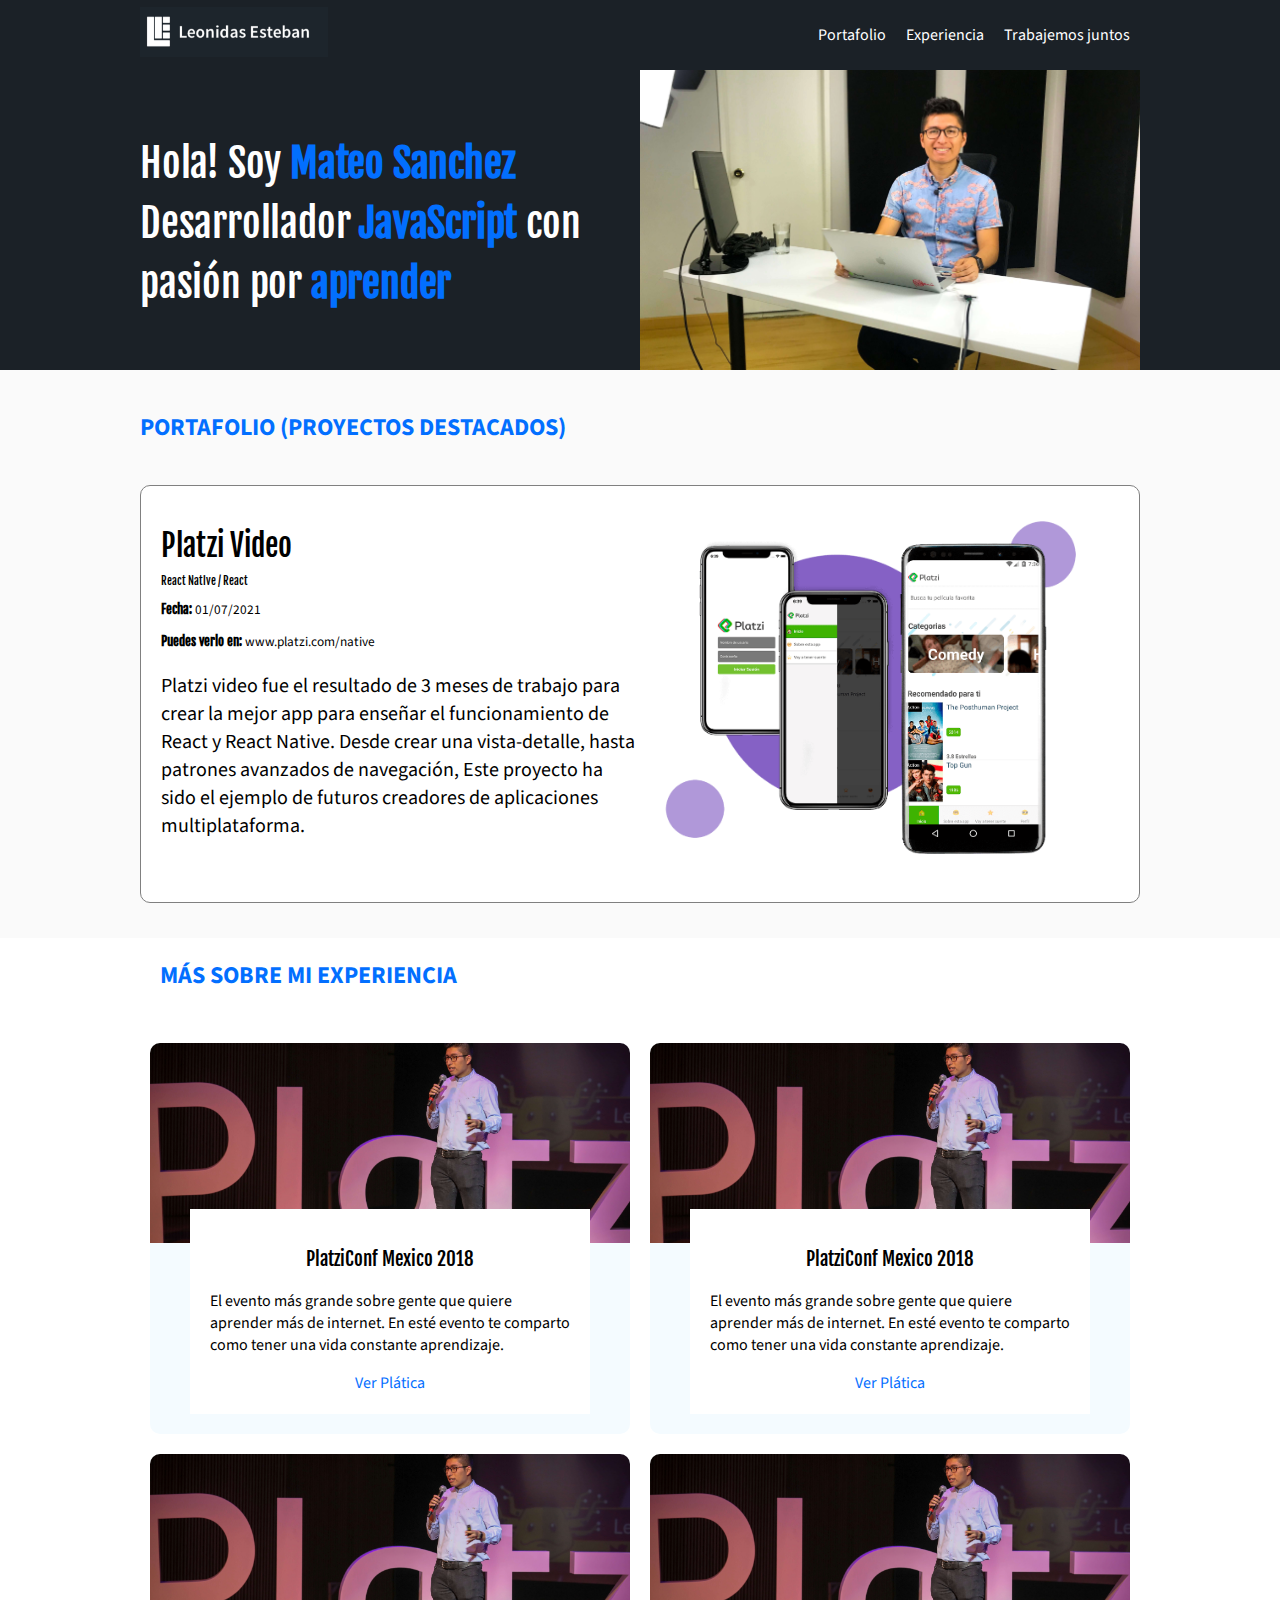
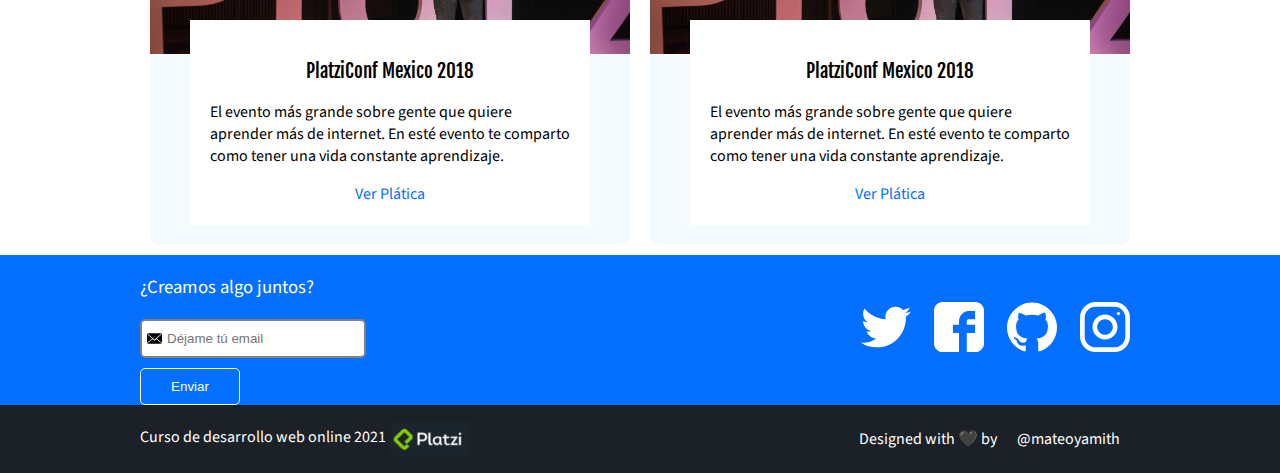
==== index.html @ 41d78a6f "Ajustando nuestra sección principal" ====
<!DOCTYPE html>
<html lang="es">

<head>
    <meta charset="UTF-8">
    <title>Mateo Sanchez</title>
    <link rel="icon" type="image/png" href="images/favicon.png">
    <link href="https://fonts.googleapis.com/css2?family=Fjalla+One&family=Source+Sans+Pro" rel="stylesheet">
    <!-- <link rel="stylesheet" href="css/media.css" media="screen and (max-width:768px)"> -->
    <link rel="stylesheet" href="css/estilos.css">
    <!-- <style>
        @media screen and (max-width:768px) {
            body {
                border: 10px solid blue;
            }
        }
    </style> -->
    <link rel="preconnect" href="https://fonts.gstatic.com">
    <meta name="viewport" content="width=device-width, initial-scale=1">
</head>

<body>
    <header class="header">
        <div class="container">
            <figure class="logo">
                <img src="images/logo.png" alt="Logo de http://meteosanchez.com" height="50px">
            </figure>
            <nav class="menu">
                <ol>
                    <li>
                        <a class="link" href="#portafolio">Portafolio</a>
                    </li>
                    <li>
                        <a class="link" href="#eventos">Experiencia</a>
                    </li>
                    <li>
                        <a class="link" href="#contacto">Trabajemos juntos</a>
                    </li>
                </ol>
            </nav>
        </div>
    </header>
    <section class="hero">
        <div class="container">
            <h1>Hola! Soy <strong>Mateo Sanchez</strong>
                <br>Desarrollador <strong>JavaScript</strong> con
                <br> pasión por <strong>aprender</strong></h1>
            <figure>
                <img class="heroImage" src="images/hero.jpg" alt="imagen principal del sito">
            </figure>
        </div>
    </section>
    <section id="portafolio" class="portfolio">
        <div class="container">
            <h2>Portafolio (Proyectos Destacados)</h2>
            <article class="project">
                <div class="projectDetails">
                    <h3 class="projectTitle">Platzi Video</h3>
                    <h6 class="projectCourse">React Native / React</h6>
                    <p class="projectDate"><small><strong>Fecha:</strong> 01/07/2021</small></p>
                    <p class="projectUrl"><small><strong>Puedes verlo en:</strong> www.platzi.com/native</small></p>
                    <p class="projectDescription">Platzi video fue el resultado de 3 meses de trabajo para crear la mejor app para enseñar el funcionamiento de React y React Native. Desde crear una vista-detalle, hasta patrones avanzados de navegación, Este proyecto ha sido el ejemplo
                        de futuros creadores de aplicaciones multiplataforma.
                    </p>
                </div>
                <figure class="projectImageContainer">
                    <img class="projectImage" src="images/platzi-video-react-native.png" width="500px" alt="proyecto del curso del react native">
                </figure>
            </article>
        </div>
    </section>
    <div class="container">
        <h2 class="eventListTitle">Más sobre mi Experiencia</h2>
    </div>
    <section id="eventos" class="eventList">
        <div class="container">
            <article class="event">
                <figure class="eventImageContainer">
                    <img class="eventImage" src="images/platzi-conf.jpg" width="500px" alt="imagen de platzi conf">
                </figure>
                <div class="eventDetail">
                    <h3 class="eventTitle">PlatziConf Mexico 2018</h3>
                    <p class="eventDescription">El evento más grande sobre gente que quiere aprender más de internet. En esté evento te comparto como tener una vida constante aprendizaje. </p>
                    <a class="eventUrl" href="https://www.youtube.com/watch?v=5tDrXDiSOD0&ab_channel=ArminvanBuuren" target="_blank">Ver Plática</a>
                </div>
            </article>
            <article class="event">
                <figure class="eventImageContainer">
                    <img class="eventImage" src="images/platzi-conf.jpg" width="500px" alt="imagen de platzi conf">
                </figure>
                <div class="eventDetail">
                    <h3 class="eventTitle">PlatziConf Mexico 2018</h3>
                    <p class="eventDescription">El evento más grande sobre gente que quiere aprender más de internet. En esté evento te comparto como tener una vida constante aprendizaje. </p>
                    <a class="eventUrl" href="https://www.youtube.com/watch?v=5tDrXDiSOD0&ab_channel=ArminvanBuuren" target="_blank">Ver Plática</a>
                </div>
            </article>
            <article class="event">
                <figure class="eventImageContainer">
                    <img class="eventImage" src="images/platzi-conf.jpg" width="500px" alt="imagen de platzi conf">
                </figure>
                <div class="eventDetail">
                    <h3 class="eventTitle">PlatziConf Mexico 2018</h3>
                    <p class="eventDescription">El evento más grande sobre gente que quiere aprender más de internet. En esté evento te comparto como tener una vida constante aprendizaje. </p>
                    <a class="eventUrl" href="https://www.youtube.com/watch?v=5tDrXDiSOD0&ab_channel=ArminvanBuuren" target="_blank">Ver Plática</a>
                </div>
            </article>
            <article class="event">
                <figure class="eventImageContainer">
                    <img class="eventImage" src="images/platzi-conf.jpg" width="500px" alt="imagen de platzi conf">
                </figure>
                <div class="eventDetail">
                    <h3 class="eventTitle">PlatziConf Mexico 2018</h3>
                    <p class="eventDescription">El evento más grande sobre gente que quiere aprender más de internet. En esté evento te comparto como tener una vida constante aprendizaje. </p>
                    <a class="eventUrl" href="https://www.youtube.com/watch?v=5tDrXDiSOD0&ab_channel=ArminvanBuuren" target="_blank">Ver Plática</a>
                </div>
            </article>
        </div>
    </section>
    <section id="contacto" class="contact">
        <div class="container">
            <form action="/suscripcion/" class="formEmail">
                <h3>¿Creamos algo juntos?</h3>
                <input type="text" placeholder="Déjame tú email" id="email">
                <button>Enviar</button>
            </form>
            <div class="social">
                <a href="https://twitter.com/mateoyamith" class="socialLink twitter"></a>
                <a href="https://www.facebook.com/mateoyamith/" class="socialLink facebook"></a>
                <a href="https://github.com/mateoyamith" class="socialLink github"></a>
                <a href="https://www.instagram.com/mateoyamith/" class="socialLink instagram"></a>
            </div>
        </div>
    </section>
    <footer class="footer">
        <div class="container">
            <div>
                <p>Curso de desarrollo web online 2021 <img src="images/platzi.png" alt="platzi" width="80px"></p>
            </div>
            <div>
                <p>Designed with 🖤 by<a class="eventUrl" href="https://twitter.com/mateoyamith" target="_blank">@mateoyamith</a>
                </p>
            </div>
        </div>
    </footer>
</body>

</html>
---- css/media.css ----
body {
    border: 10px solid red;
}
---- css/estilos.css ----
/*
Reglas
    Selectores
    Declaraciones
    Propiedades
    valores
*/


/*Selector de etiqueta header - section - article - nav*/


/*Selector descendente
body header div nav ol li a{}
*/


/*Selector de clase . ejemplo: .link*/


/*Selector de id # ejemplo: #portafolio/*/


/* gris oscuro = #1d252c
gris claro = #626262
background gris = #1b2127
celeste = #026fff */

body {
    font-family: 'Source Sans Pro', sans-serif;
    margin: 0;
}

h1,
h2,
h3,
h6 {
    font-family: 'Fjalla One', sans-serif;
    font-weight: normal;
    /*font-style: italic;*/
}

h1 {
    font-size: 40px;
    line-height: 1.5;
    letter-spacing: -.2px;
    color: white;
    margin: 0;
    /* margin: 100px 150px 70px 30px; */
    /*text-transform: uppercase;*/
    /*text-decoration: underline;*/
}

h1 strong {
    color: #026fff;
}

h2 {
    color: #026fff;
    text-transform: uppercase;
    font-family: 'Source Sans Pro', sans-serif;
    font-weight: bold;
    font-size: 24px;
    margin-bottom: 40px;
}

.hero {
    height: 300px;
    /* background-image: url('../images/hero.jpg'); */
    background-color: #1b2127;
    /* background-size: 500px 300px; */
    /* background-repeat: no-repeat; */
    background-position-x: right;
    display: flex;
    align-items: center;
    justify-content: space-between;
    flex-wrap: wrap;
}

.heroImage {
    width: 500px;
    height: 300px;
    object-fit: cover;
}

.portfolio {
    background: #fafafa;
    padding: 20px;
}

.project {
    /* border-top: 10px solid red;
    border-right: 10px solid green;
    border-left: 10px solid orange;
    border-bottom: 10px solid pink; */
    /* border-top-color: red;
    border-width: 15px;
    border-style: solid; */
    border: 1px solid gray;
    border-radius: 10px;
    /* margin: 10px; */
    margin-bottom: 15px;
    padding: 20px;
    background: white;
    display: flex;
    align-items: center;
    justify-content: space-between;
    flex-wrap: wrap;
}

.projectTitle {
    font-size: 30px;
    margin-top: 0;
    margin-bottom: 10px;
}

.projectCourse {
    margin: 10px 0;
}

.projectDate,
.projectUrl {
    margin: 10px 0;
}

.projectDetails {
    width: 50%;
}

.projectDescription {
    font-size: 20px;
}

.project strong {
    font-family: 'Fjalla One', sans-serif;
}

.projectImageContainer {
    width: 50%;
}

.projectImageContainer img {
    max-width: 100%;
}

.header {
    background-color: #1b2127;
    color: white;
    display: flex;
    justify-content: space-between;
    height: 70px;
    align-items: center;
    flex-wrap: wrap;
}

.container {
    max-width: 1000px;
    width: 100%;
    flex: 1;
    margin: 0 auto;
    display: inherit;
    justify-content: inherit;
    height: inherit;
    align-items: inherit;
    flex-wrap: inherit;
}

.header a {
    color: white;
    text-decoration: none;
    height: inherit;
    display: flex;
    align-items: center;
    padding: 0 10px;
}

.header ol {
    display: flex;
    height: inherit;
}

.menu {
    /* .menu hereda de .header */
    height: inherit;
}

.header ol li {
    /* .header ol li hereda de .header ol */
    height: inherit;
}

.flexbox {
    display: flex;
    flex-wrap: wrap;
    /* flex-direction: column; */
}

.box {
    width: 50px;
    height: 50px;
    margin: 5px;
    border: 1px solid red;
    flex-shrink: 0;
}

ol,
ul {
    margin: 0;
    padding: 0;
    list-style: none;
}

figure {
    margin: 0;
}

.footer {
    color: white;
    background-color: #1b2127;
    display: flex;
    align-items: center;
    justify-content: space-between;
    flex-wrap: wrap;
}

.footer img {
    vertical-align: middle;
}

.footer a {
    color: white;
}

.eventListTitle {
    margin-left: 20px;
}

.eventList {
    display: flex;
    flex-wrap: wrap;
}

.event {
    margin: 1%;
    width: 48%;
    flex-shrink: 0;
    border-radius: 10px;
    overflow: hidden;
    background: #f4fbff;
}

.event img {
    width: 480px;
    height: 200px;
    object-fit: cover;
}

.eventDetail {
    margin: 20px 40px;
    margin-top: -40px;
    background-color: white;
    position: relative;
    padding: 20px;
    text-align: center;
}

.eventDescription {
    text-align: left;
}

.eventUrl {
    padding: 5px 20px;
    text-decoration: none;
    color: #056fff;
    border-radius: 5px;
}

.contact {
    background-color: #056fff;
    color: white;
    height: 150px;
    display: flex;
    align-items: center;
    justify-content: space-between;
    flex-wrap: wrap;
}

.formEmail input {
    border-color: gray;
    border-style: solid;
    border-radius: 5px;
    padding: 10px 20px 10px 25px;
    background-image: url(../images/envelope.svg);
    background-size: 15px 15px;
    background-repeat: no-repeat;
    background-position-y: center;
    background-position-x: 5px;
}

.formEmail button {
    display: block;
    margin-top: 10px;
    background: transparent;
    color: white;
    padding: 10px 0;
    border-radius: 5px;
    width: 100px;
    margin-top: 10px;
    border: 1px solid;
    /* margin: 10px auto; */
}

.formEmail h3 {
    font-family: 'Source Sans Pro', sans-serif;
}

.social {}

.socialLink {
    display: inline-block;
    width: 50px;
    height: 50px;
    margin: 0 10px;
    background-size: 50px 50px;
}

.socialLink.twitter {
    background-image: url(../images/twitter.svg);
}

.socialLink.facebook {
    background-image: url(../images/facebook.svg);
}

.socialLink.github {
    background-image: url(../images/github.svg);
}

.socialLink.instagram {
    background-image: url(../images/instagram.svg);
}


/*Desktop first que empieces desde el MQ más grande*/

@media screen and (max-width:1024px) {
    .container {
        padding: 0 1em;
    }
    .hero {
        height: auto;
        position: relative;
        overflow: hidden;
        padding: 2em;
    }
    .heroImage {
        position: absolute;
        z-index: 1;
        left: 0;
        right: 0;
        top: 0;
        bottom: 0;
        width: 100%;
    }
    h1 {
        font-size: 2em;
        z-index: 2;
    }
}

@media screen and (max-width:767px) {
    .header {
        display: block;
        height: auto;
    }
    .header ol {
        display: block;
    }
    .header ol li {
        height: 50px;
    }
    .header a {
        justify-content: center;
    }
    .header .logo {
        text-align: center;
    }
    .project {
        display: block;
    }
    .projectImageContainer {
        width: auto;
        text-align: center;
    }
    .projectDetails {
        width: auto;
        /* font-size: 16px; */
    }
    .projectCourse,
    .projectDescription,
    .projectUrl {
        margin: .3em 0;
    }
    .projectTitle {
        font-size: 1.5em;
        margin-bottom: .3em;
    }
    .projectUrl {
        font-size: 1em;
    }
    .projectCourse {
        font-size: .7em;
    }
    .projectDate {
        font-size: 1em;
    }
    .projectDescription {
        font-size: .8em;
    }
    .event {
        width: auto;
        flex-shrink: initial;
    }
    .event img {
        width: 100%;
    }
}

@media screen and (max-width:480px) {
    h1 {
        font-size: 1.5em;
    }
    .projectDetails {
        font-size: 12px;
    }
    .eventDetail {
        margin: -2em .5em .5em;
        padding: 1em;
    }
    .contact {
        height: auto;
        padding: 1em 0;
        text-align: center;
        display: block;
    }
    .formEmail button {
        margin: 1em auto;
    }
    .formEmail h3 {
        margin-top: 0;
    }
    .footer {
        display: block;
        text-align: center;
        border: 1px solid transparent;
    }
}

@media screen and (max-width:320px) {
    .hero {
        padding: 2em 1em;
    }
    h1 {
        font-size: 1.2em;
    }
}
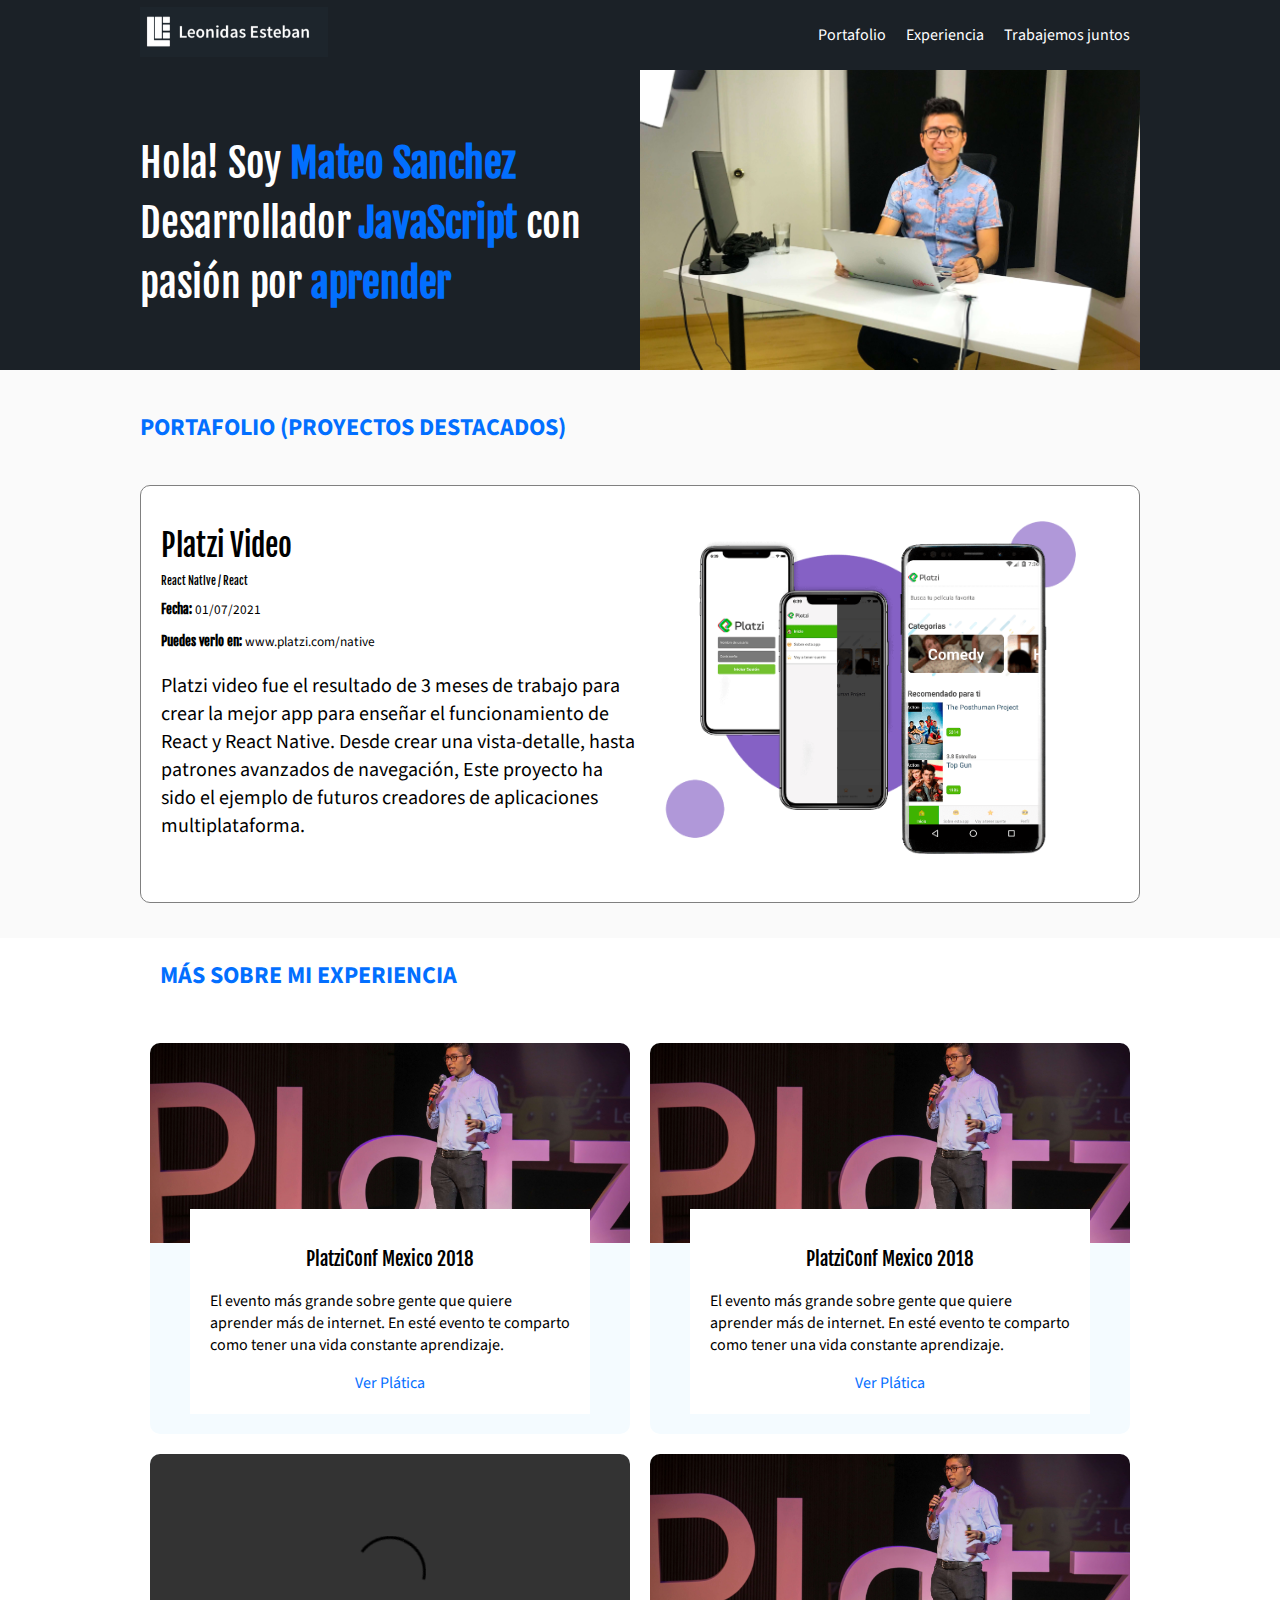
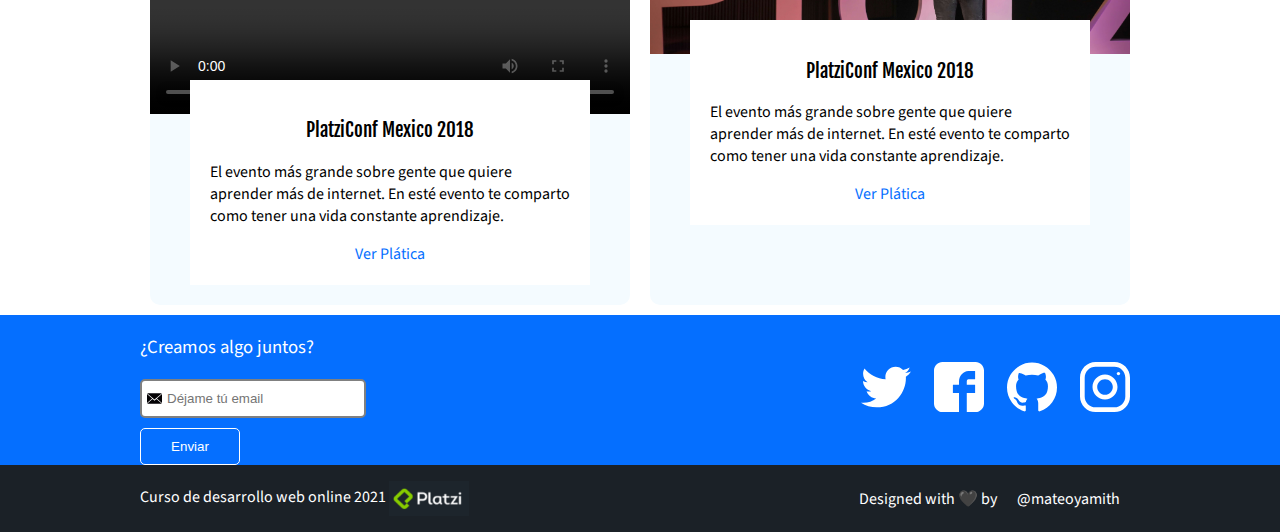
==== commit 4f93b3b1: "Videos HTML5" ====
--- a/index.html
+++ b/index.html
@@ -96,7 +96,8 @@
             </article>
             <article class="event">
                 <figure class="eventImageContainer">
-                    <img class="eventImage" src="images/platzi-conf.jpg" width="500px" alt="imagen de platzi conf">
+                    <video class="htmlVideo" src="videos/video-asot.mp4" width="1360" height="736" controls></video>
+                    <!-- <img class="eventImage" src="images/platzi-conf.jpg" width="500px" alt="imagen de platzi conf"> -->
                 </figure>
                 <div class="eventDetail">
                     <h3 class="eventTitle">PlatziConf Mexico 2018</h3>
--- a/css/estilos.css
+++ b/css/estilos.css
@@ -86,6 +86,12 @@
 .portfolio {
     background: #fafafa;
     padding: 20px;
+}
+
+.htmlVideo {
+    width: 100%;
+    height: auto;
+    /* max-width: 100%; */
 }
 
 .project {
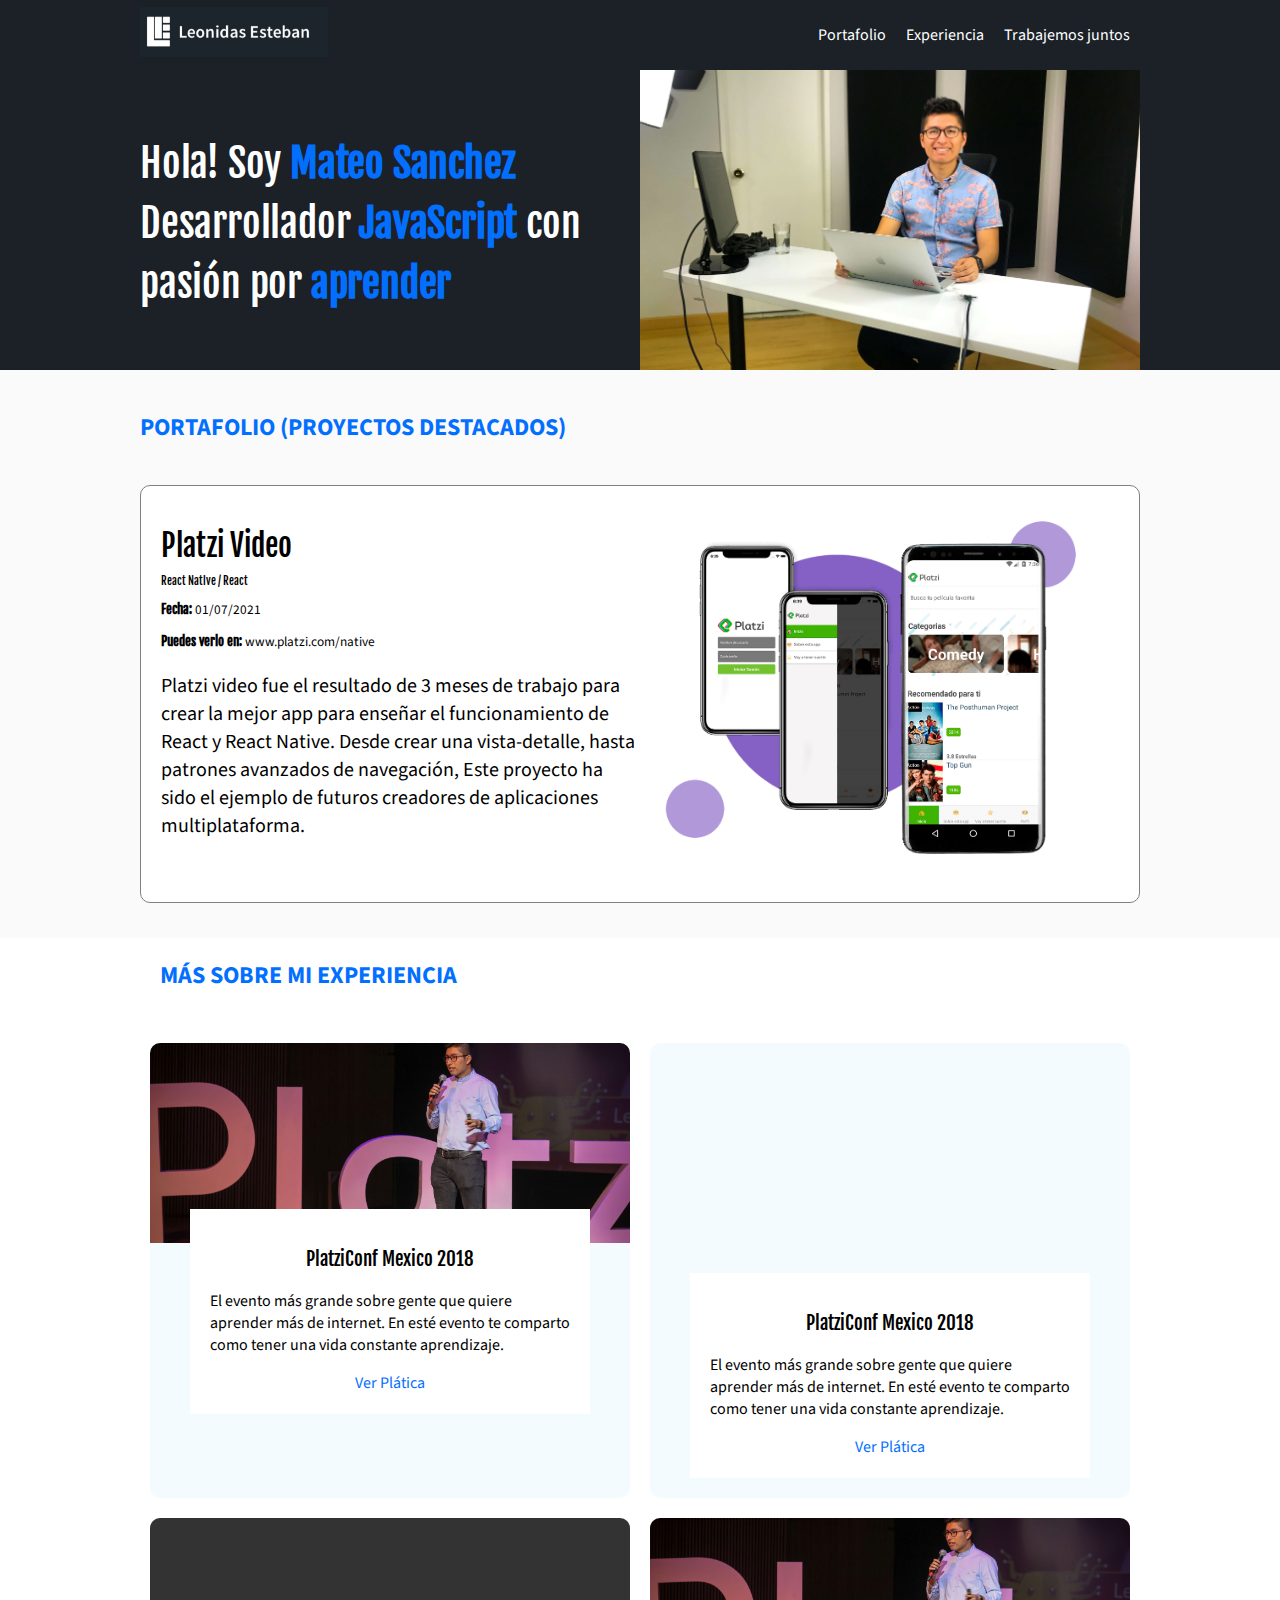
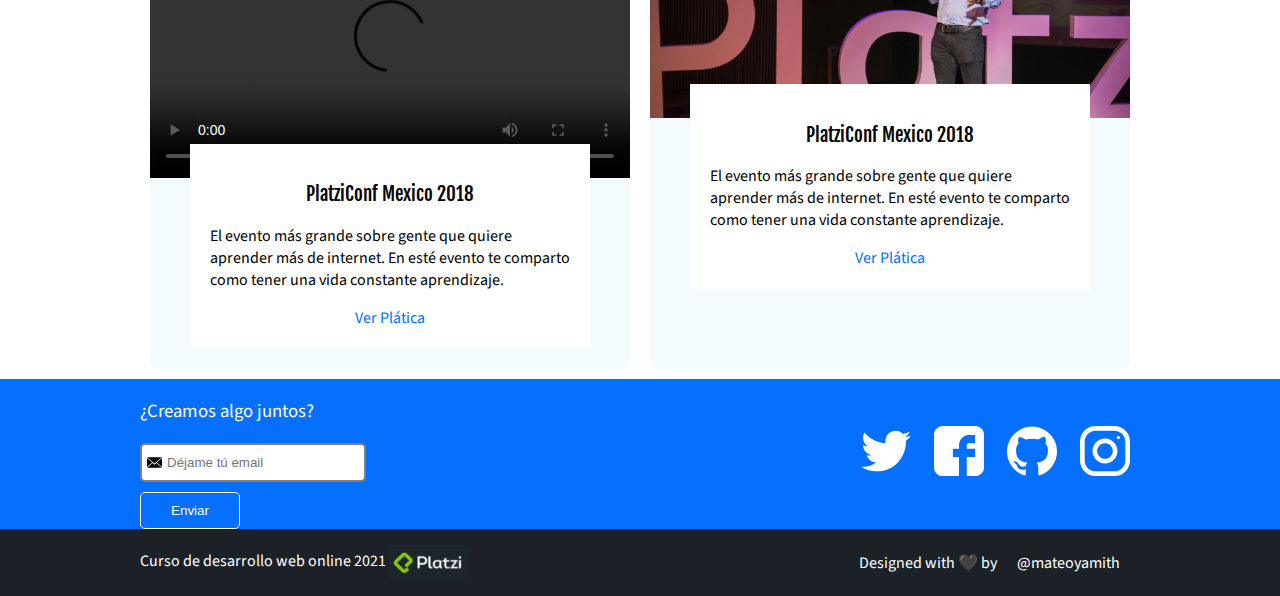
==== commit fd5e4501: "Video insertado desde youtube" ====
--- a/index.html
+++ b/index.html
@@ -86,7 +86,10 @@
             </article>
             <article class="event">
                 <figure class="eventImageContainer">
-                    <img class="eventImage" src="images/platzi-conf.jpg" width="500px" alt="imagen de platzi conf">
+                    <div class="flexibleVideo">
+                        <iframe class="youtubeVideo" width="560" height="315" src="https://www.youtube.com/embed/5lMmnfVylEE" frameborder="0" allow="accelerometer; autoplay; clipboard-write; encrypted-media; gyroscope; picture-in-picture" allowfullscreen></iframe>
+                    </div>
+                    <!-- <img class="eventImage" src="images/platzi-conf.jpg" width="500px" alt="imagen de platzi conf"> -->
                 </figure>
                 <div class="eventDetail">
                     <h3 class="eventTitle">PlatziConf Mexico 2018</h3>
--- a/css/estilos.css
+++ b/css/estilos.css
@@ -92,6 +92,27 @@
     width: 100%;
     height: auto;
     /* max-width: 100%; */
+}
+
+.flexibleVideo {
+    /*Para la proporcion con la siguiente ecuacion (h * 100/ w) para el padding top horizontales, para los verticales se invierte los valores
+    de h y w*/
+    width: 100%;
+    height: 0;
+    padding-top: 56.25%;
+    position: relative;
+}
+
+.youtubeVideo {
+    /* width: 100%; */
+    /* height: auto; */
+    position: absolute;
+    top: 0;
+    bottom: 0;
+    left: 0;
+    right: 0;
+    width: 100%;
+    height: 100%;
 }
 
 .project {
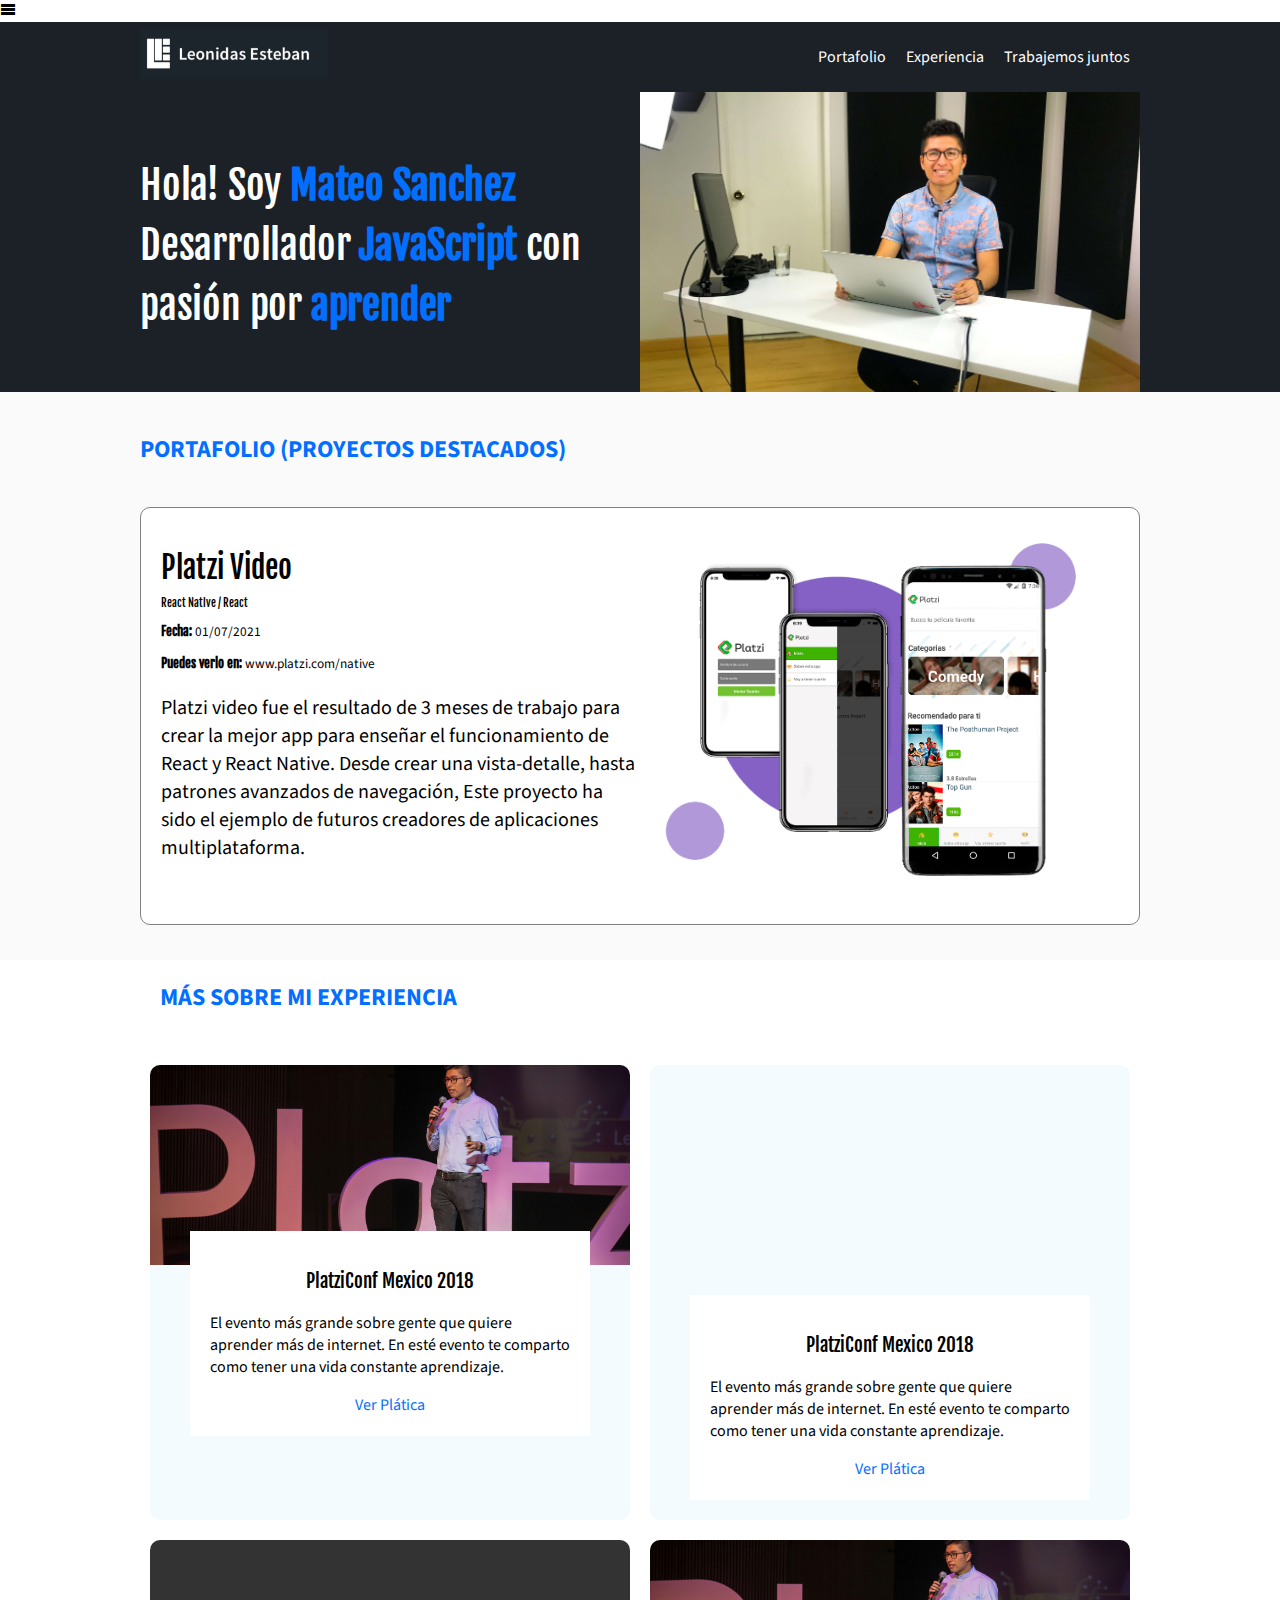
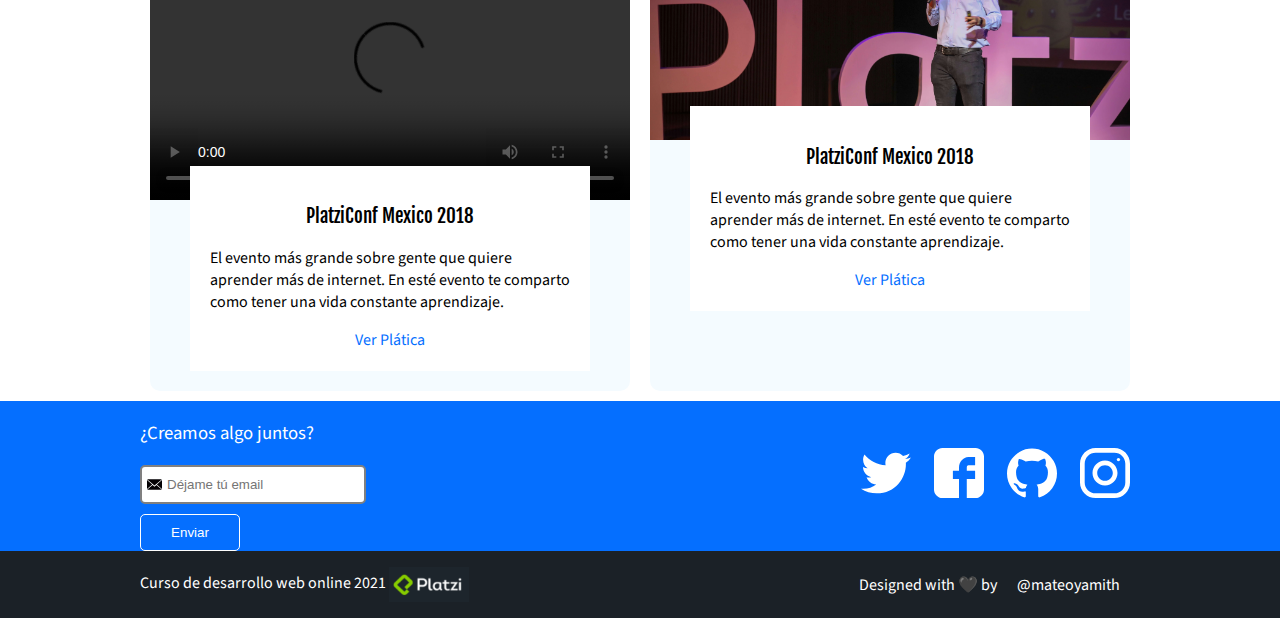
==== commit bf58a061: "Fuentes de iconos" ====
--- a/index.html
+++ b/index.html
@@ -20,6 +20,7 @@
 </head>
 
 <body>
+    <i class="icon-menu"></i>
     <header class="header">
         <div class="container">
             <figure class="logo">
--- a/css/estilos.css
+++ b/css/estilos.css
@@ -25,6 +25,34 @@
 gris claro = #626262
 background gris = #1b2127
 celeste = #026fff */
+
+@font-face {
+    font-family: 'icomoon';
+    src: url('../fonts/icomoon.eot?dsa53m');
+    src: url('../fonts/icomoon.eot?dsa53m#iefix') format('embedded-opentype'), url('../fonts/icomoon.ttf?dsa53m') format('truetype'), url('../fonts/icomoon.woff?dsa53m') format('woff'), url('../fonts/icomoon.svg?dsa53m#icomoon') format('svg');
+    font-weight: normal;
+    font-style: normal;
+    font-display: block;
+}
+
+[class^="icon-"],
+[class*=" icon-"] {
+    /* use !important to prevent issues with browser extensions that change fonts */
+    font-family: 'icomoon' !important;
+    speak: never;
+    font-style: normal;
+    font-weight: normal;
+    font-variant: normal;
+    text-transform: none;
+    line-height: 1;
+    /* Better Font Rendering =========== */
+    -webkit-font-smoothing: antialiased;
+    -moz-osx-font-smoothing: grayscale;
+}
+
+.icon-menu:before {
+    content: "\e900";
+}
 
 body {
     font-family: 'Source Sans Pro', sans-serif;
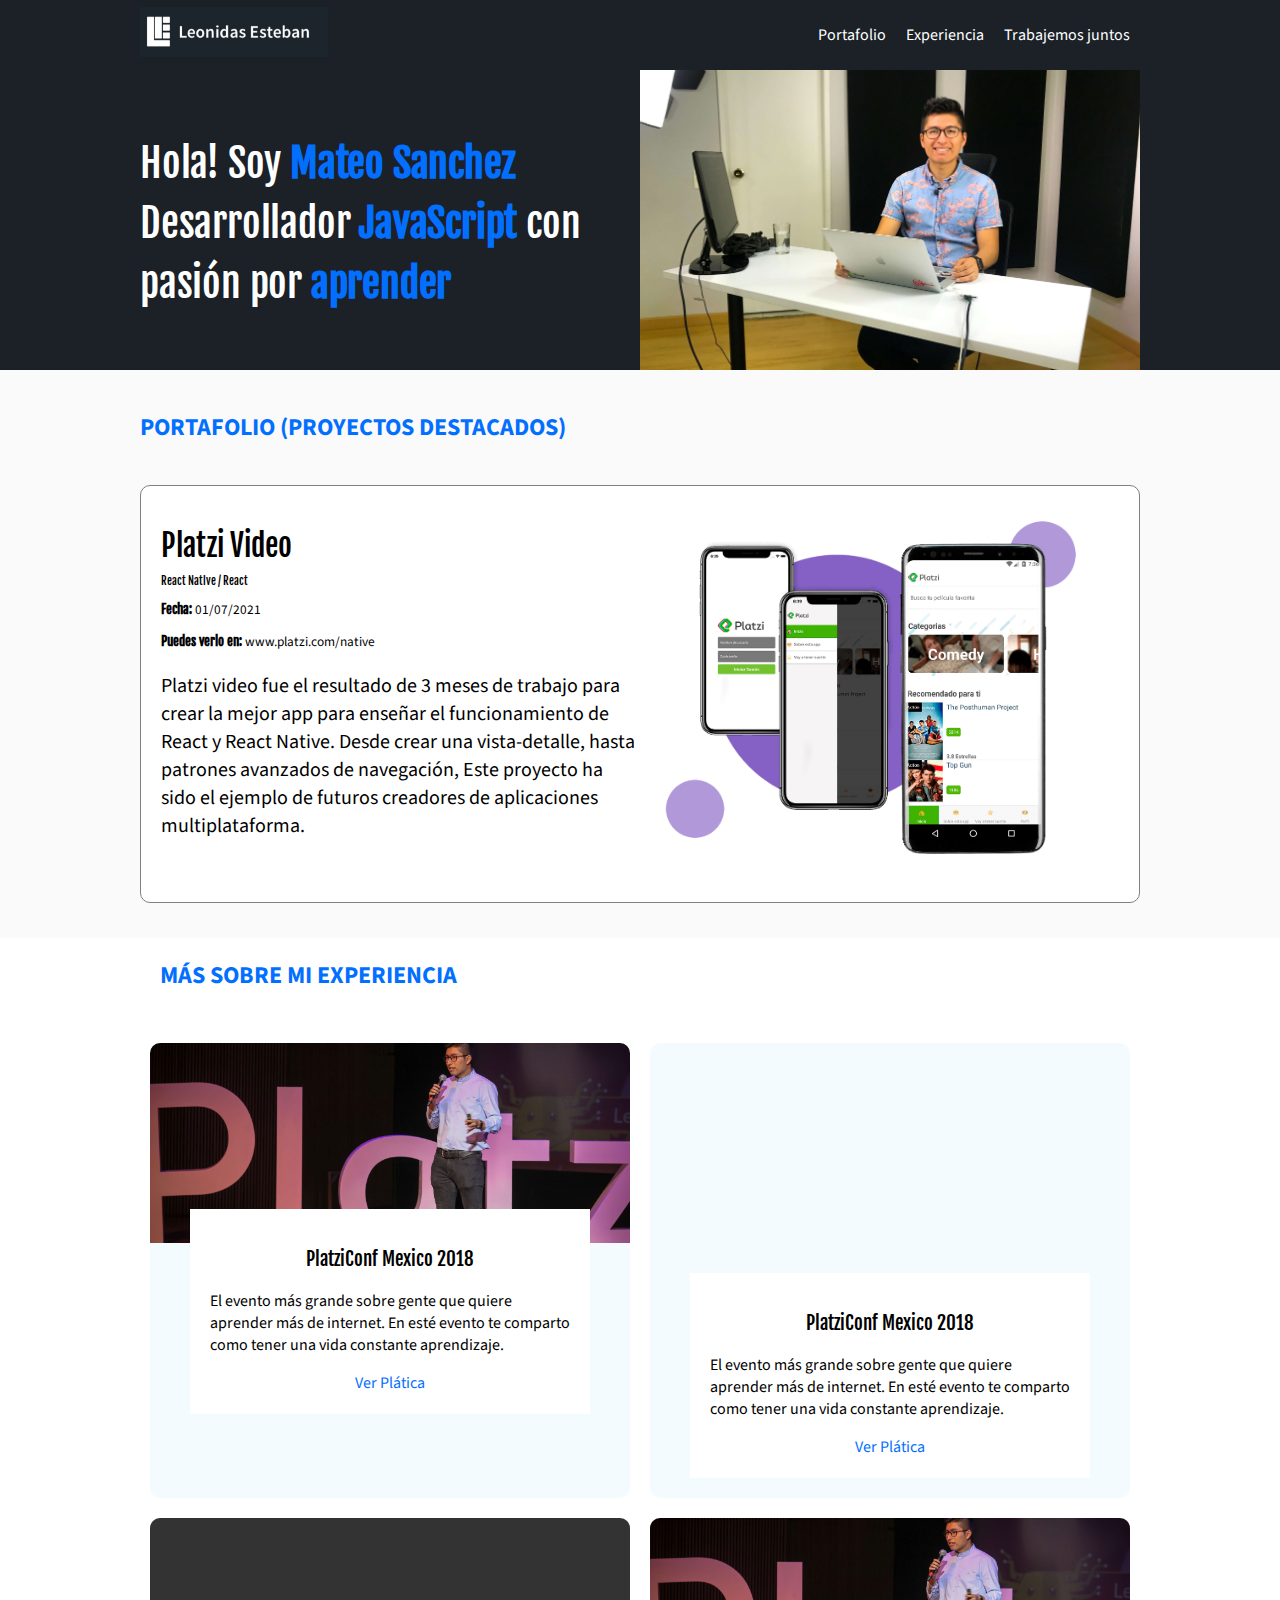
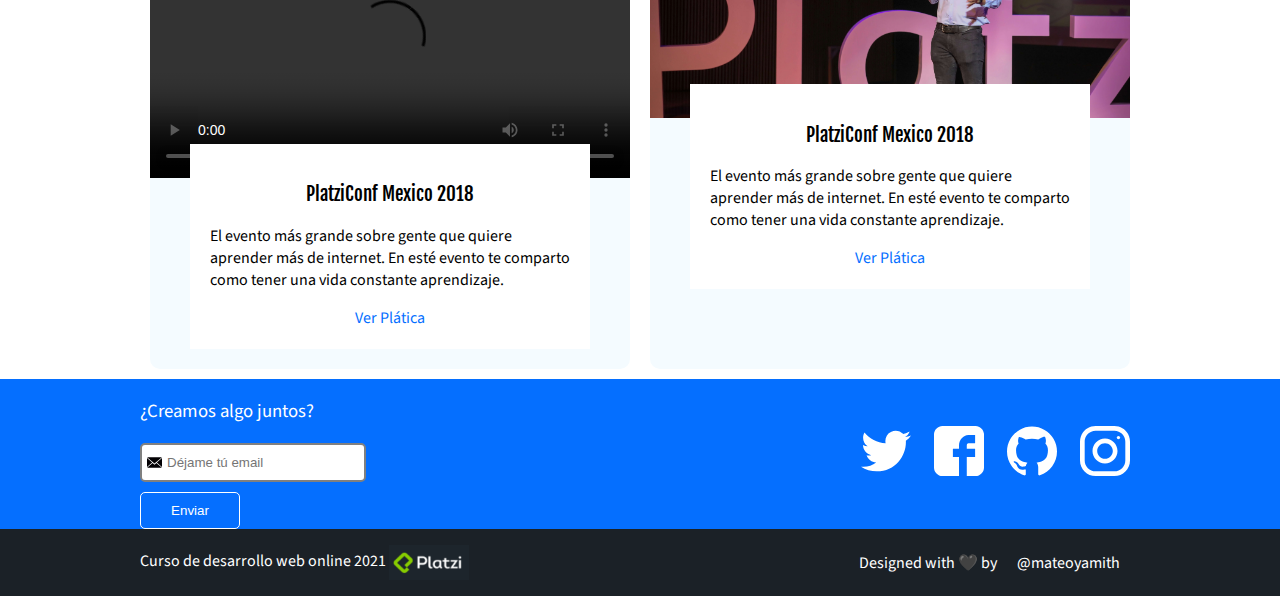
==== commit f4e2da27: "Añadiendo un menú de hamburguesa" ====
--- a/index.html
+++ b/index.html
@@ -20,7 +20,7 @@
 </head>
 
 <body>
-    <i class="icon-menu"></i>
+    <i class="icon-menu burgerButton"></i>
     <header class="header">
         <div class="container">
             <figure class="logo">
--- a/css/estilos.css
+++ b/css/estilos.css
@@ -395,6 +395,22 @@
     background-image: url(../images/instagram.svg);
 }
 
+.burgerButton {
+    width: 40px;
+    height: 40px;
+    border-radius: 50%;
+    background-color: rgba(0, 0, 0, 0.8);
+    display: none;
+    line-height: 40px;
+    text-align: center;
+    position: fixed;
+    z-index: 4;
+    left: 5px;
+    top: 5px;
+    color: white;
+    /* font-size: 50px; */
+}
+
 
 /*Desktop first que empieces desde el MQ más grande*/
 
@@ -424,6 +440,9 @@
 }
 
 @media screen and (max-width:767px) {
+    .burgerButton {
+        display: block;
+    }
     .header {
         display: block;
         height: auto;
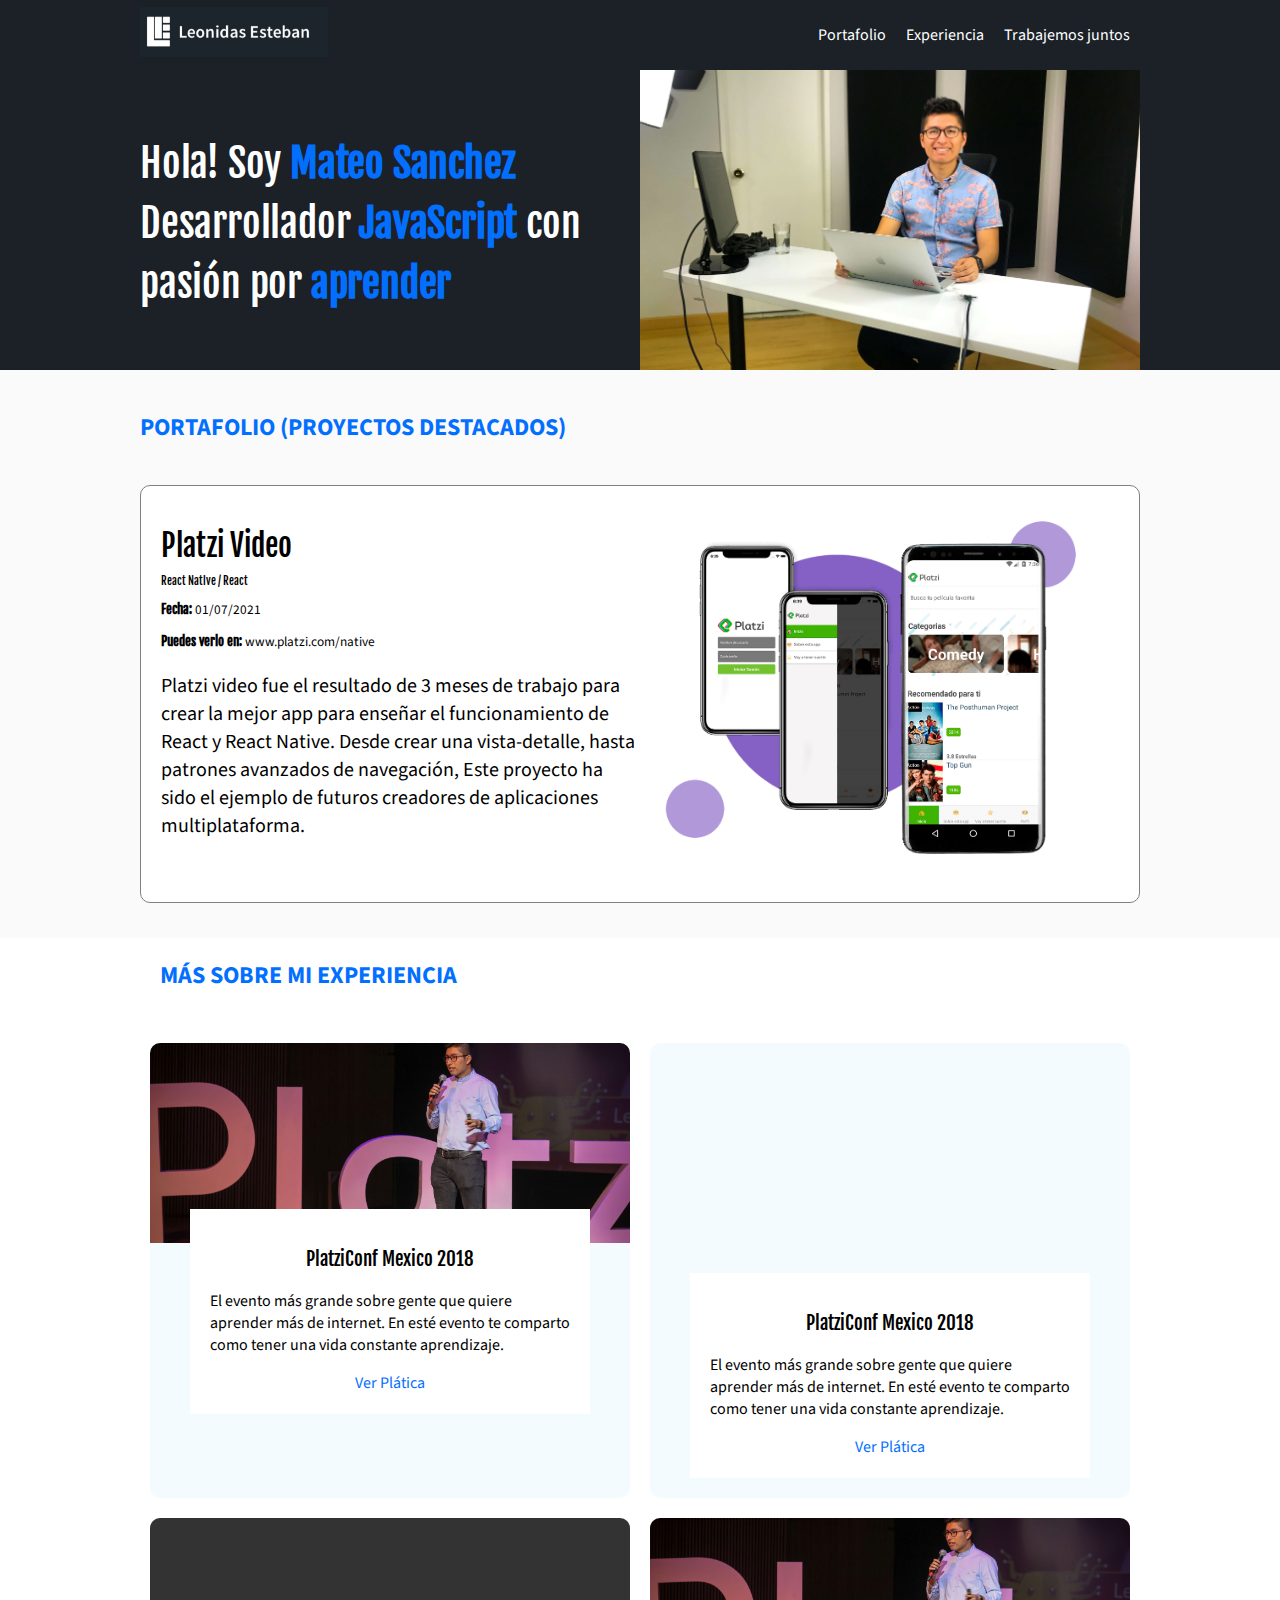
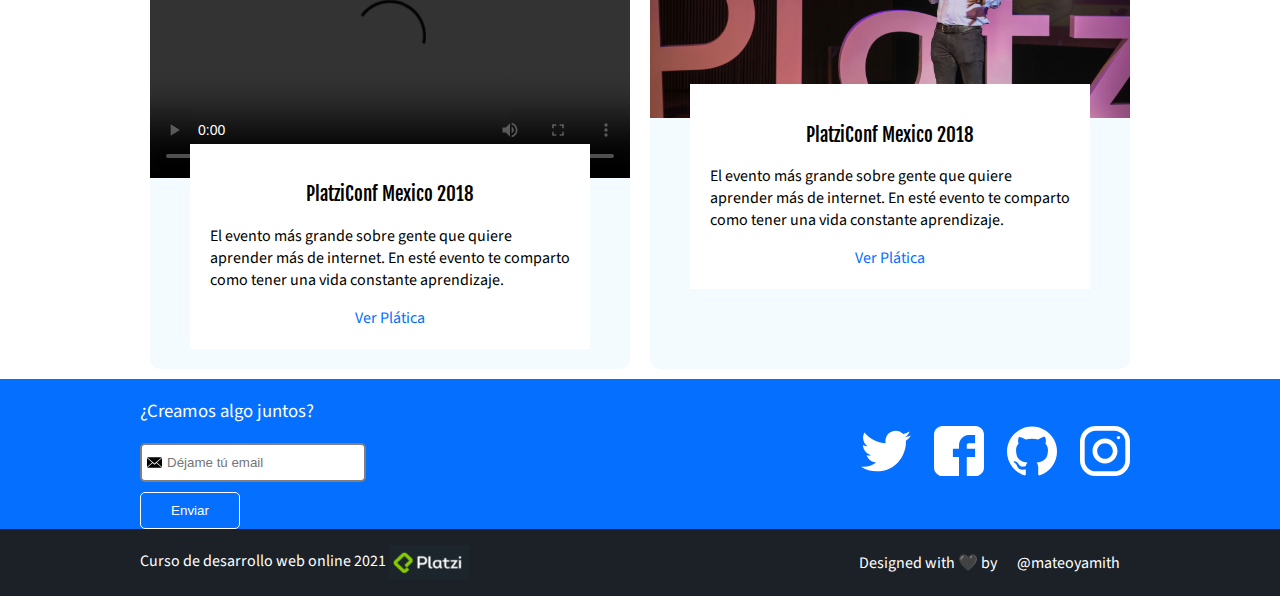
==== commit bef87769: "Añadiendo Javascript para detección de eventos" ====
--- a/index.html
+++ b/index.html
@@ -20,7 +20,7 @@
 </head>
 
 <body>
-    <i class="icon-menu burgerButton"></i>
+    <i class="icon-menu burgerButton" id="burgerMenu"></i>
     <header class="header">
         <div class="container">
             <figure class="logo">
@@ -147,6 +147,19 @@
             </div>
         </div>
     </footer>
+    <script>
+        const menu = document.querySelector('.menu');
+        const burgerButton = document.querySelector('#burgerMenu');
+        burgerButton.addEventListener('click', hideShow);
+
+        function hideShow() {
+            if (menu.classList.contains('isActive')) {
+                menu.classList.remove('isActive');
+            } else {
+                menu.classList.add('isActive');
+            }
+        }
+    </script>
 </body>
 
 </html>--- a/css/estilos.css
+++ b/css/estilos.css
@@ -455,9 +455,30 @@
     }
     .header a {
         justify-content: center;
+        height: 40px;
+        font-size: 2em;
+        text-decoration: underline;
+        margin-bottom: .5em;
     }
     .header .logo {
         text-align: center;
+    }
+    .menu {
+        position: fixed;
+        background-color: rgba(5, 111, 255, 0.9);
+        z-index: 3;
+        top: 0;
+        left: -100vw;
+        width: 100vw;
+        /* height: 100vh; */
+        bottom: 0;
+        display: flex;
+        align-items: center;
+        justify-content: center;
+        transition: .3s;
+    }
+    .menu.isActive {
+        left: 0;
     }
     .project {
         display: block;
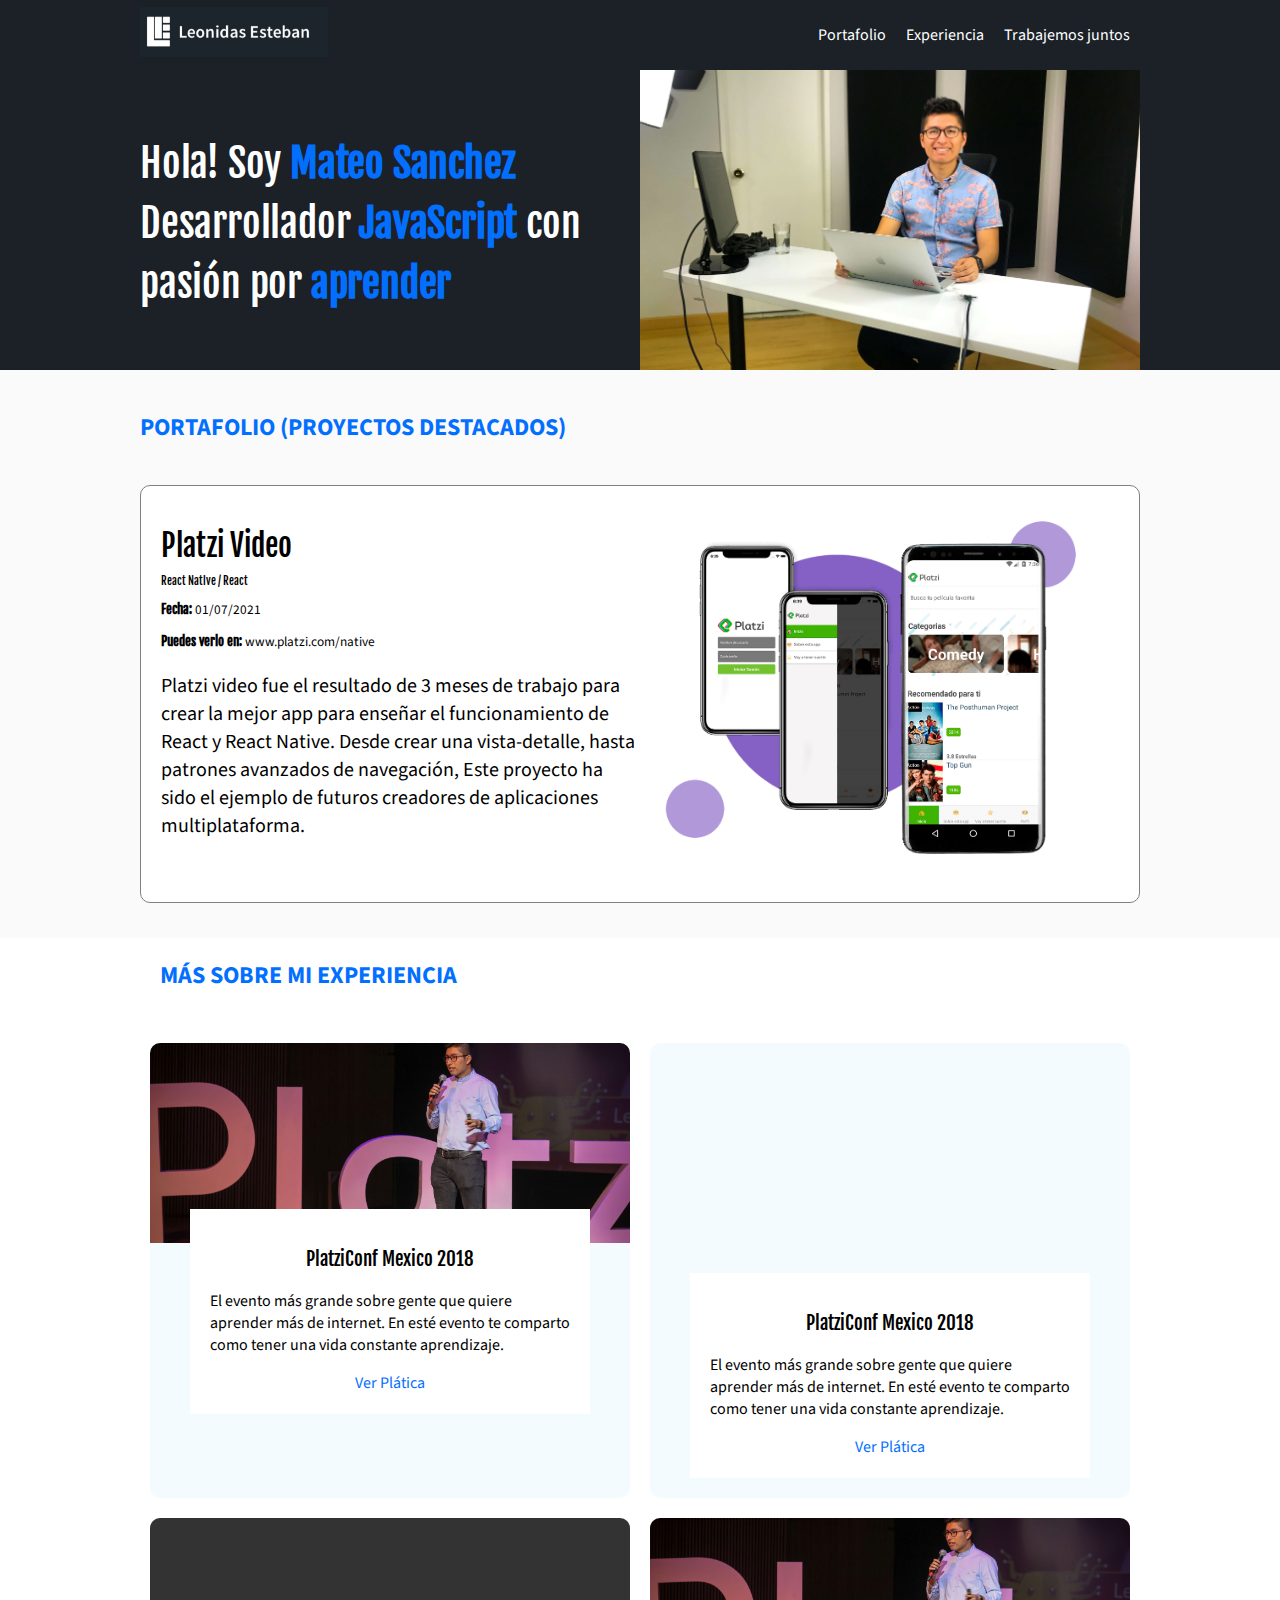
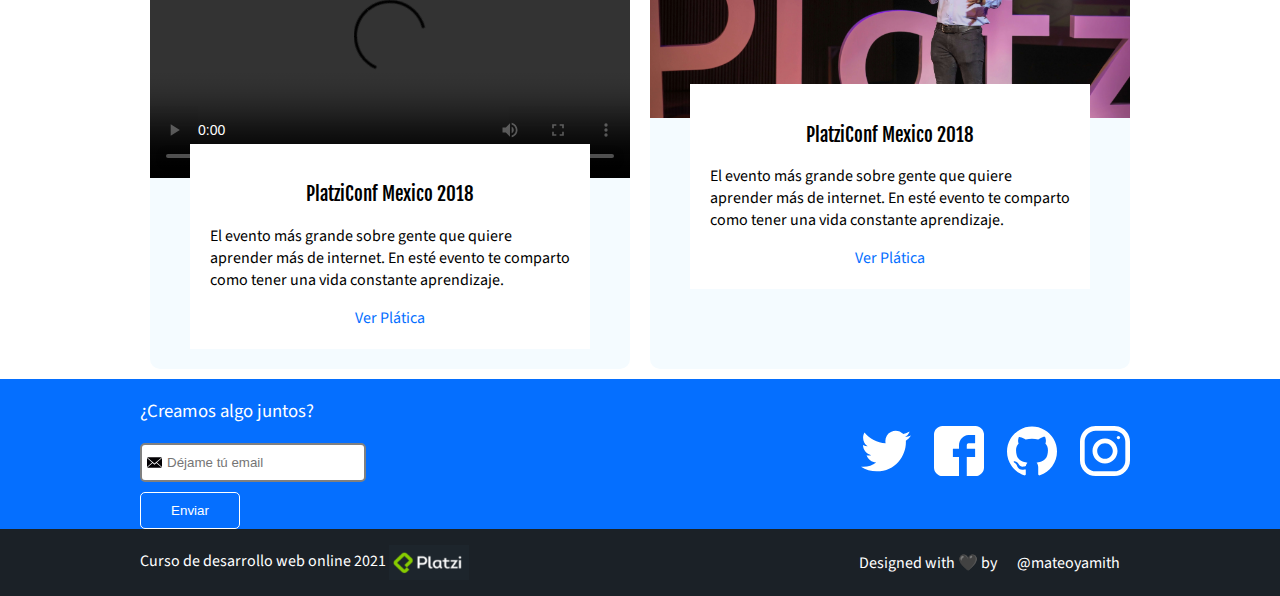
==== commit 133227fb: "Media queries con JavaScript" ====
--- a/index.html
+++ b/index.html
@@ -148,9 +148,19 @@
         </div>
     </footer>
     <script>
+        const ipad = window.matchMedia('screen and (max-width: 767px)');
         const menu = document.querySelector('.menu');
         const burgerButton = document.querySelector('#burgerMenu');
-        burgerButton.addEventListener('click', hideShow);
+
+        ipad.addListener(validation);
+
+        function validation(event) {
+            if (event.matches) {
+                burgerButton.addEventListener('click', hideShow);
+            } else {
+                burgerButton.removeEventListener('click', hideShow);
+            }
+        }
 
         function hideShow() {
             if (menu.classList.contains('isActive')) {
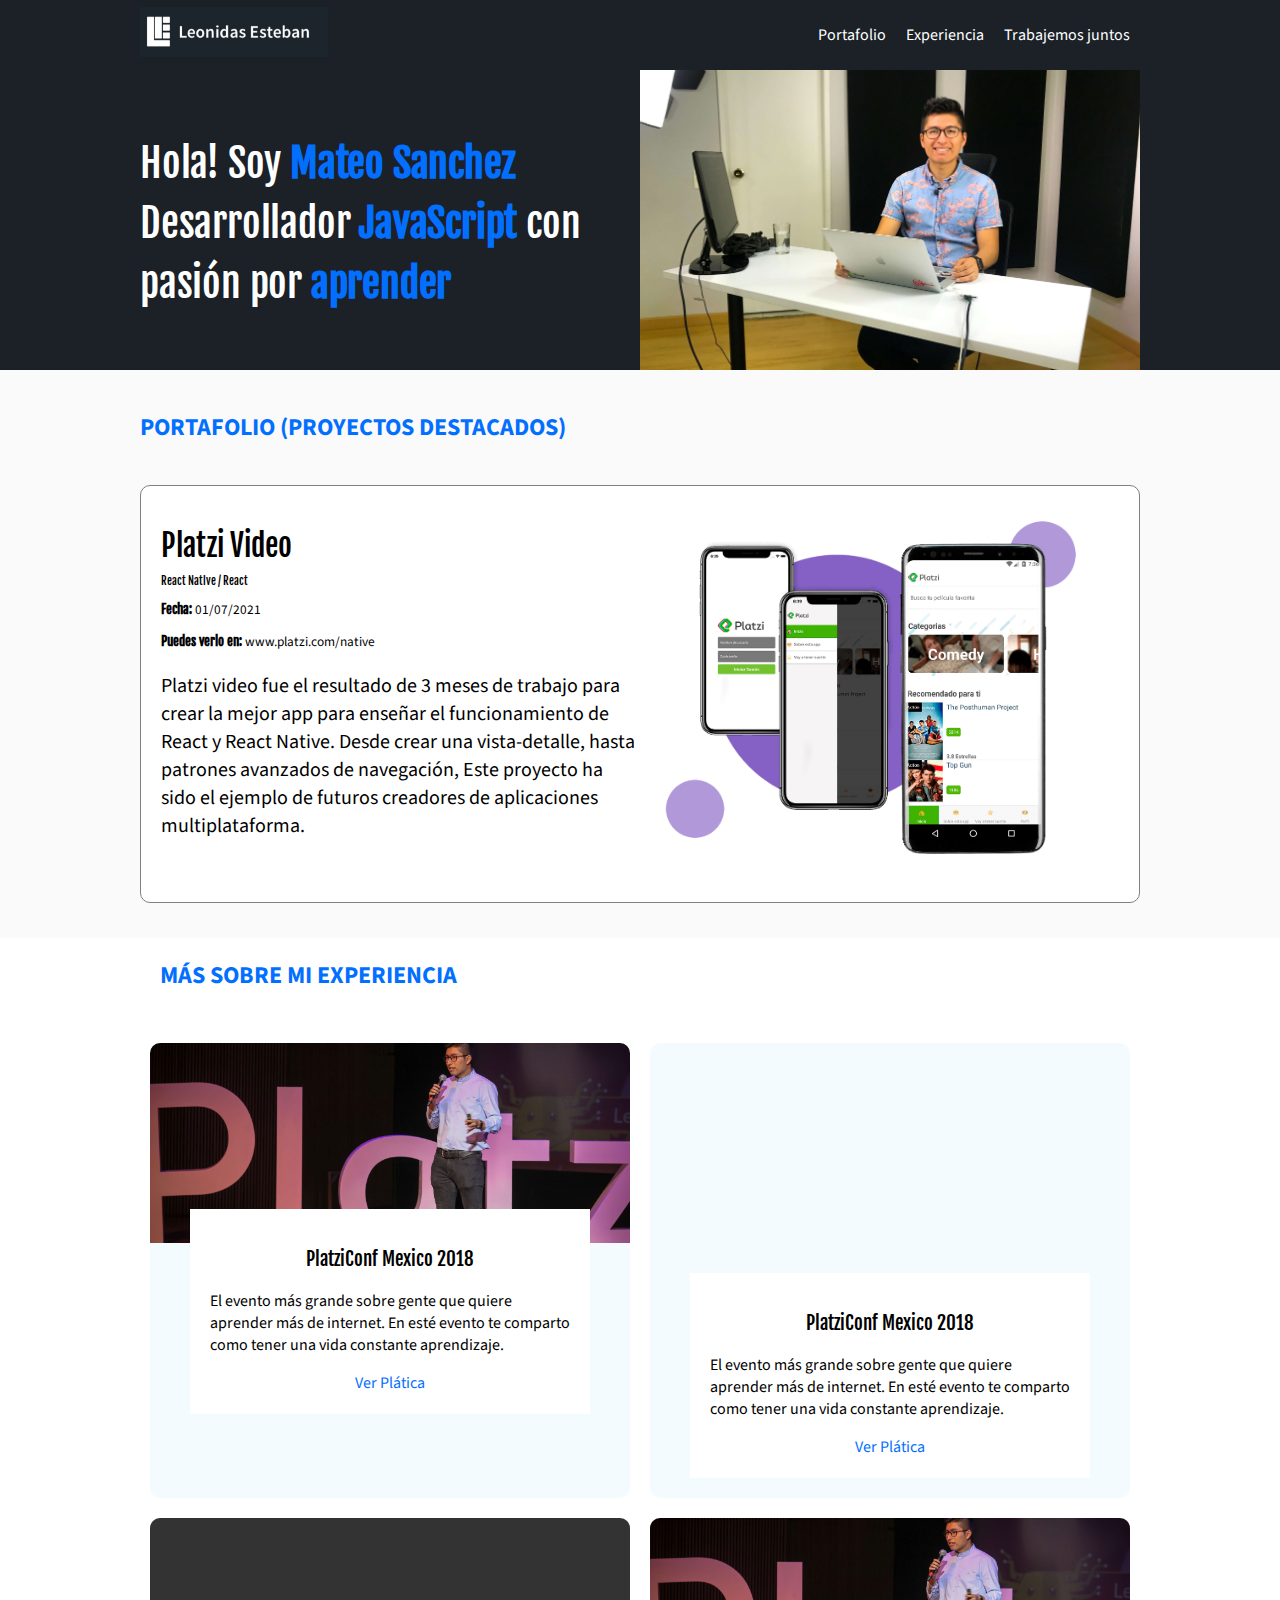
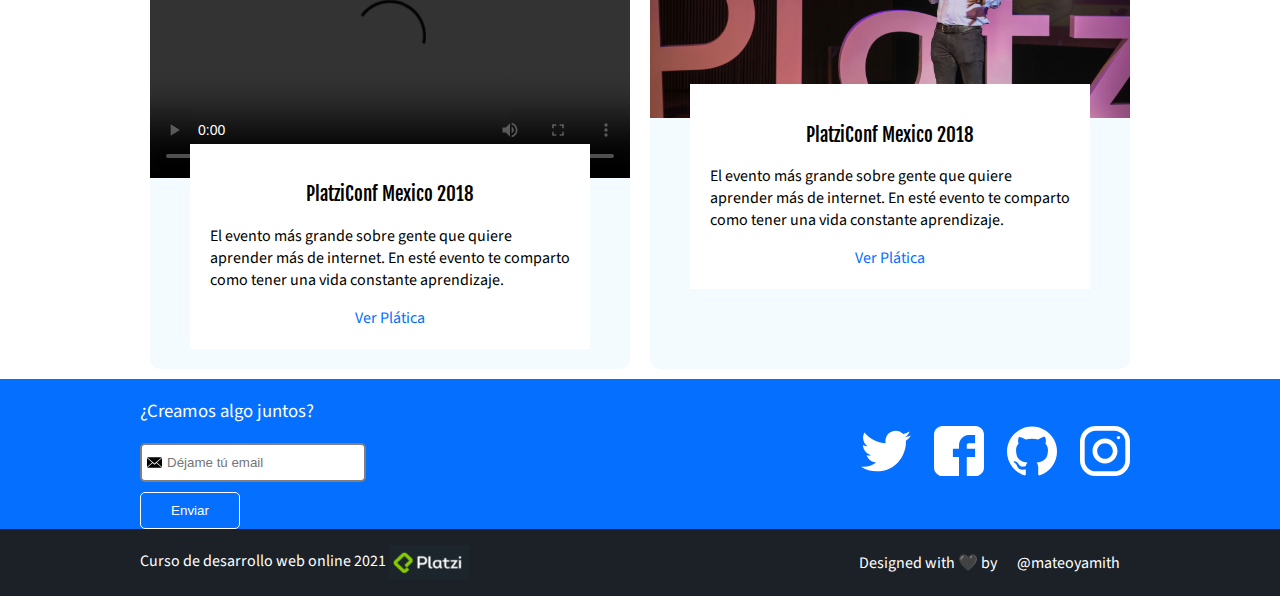
==== commit c81afebf: "Creando un servidor de archivos estáticos con Node" ====
--- a/index.html
+++ b/index.html
@@ -162,6 +162,8 @@
             }
         }
 
+        validation(ipad);
+
         function hideShow() {
             if (menu.classList.contains('isActive')) {
                 menu.classList.remove('isActive');
--- a/css/estilos.css
+++ b/css/estilos.css
@@ -414,7 +414,10 @@
 
 /*Desktop first que empieces desde el MQ más grande*/
 
-@media screen and (max-width:1024px) {
+@media screen and (max-width:1023px) {
+    .eventListTitle {
+        margin-left: 0;
+    }
     .container {
         padding: 0 1em;
     }
@@ -440,6 +443,9 @@
 }
 
 @media screen and (max-width:767px) {
+    h2 {
+        font-size: 1.2em;
+    }
     .burgerButton {
         display: block;
     }
@@ -510,7 +516,7 @@
         font-size: 1em;
     }
     .projectDescription {
-        font-size: .8em;
+        font-size: 1em;
     }
     .event {
         width: auto;
@@ -526,7 +532,7 @@
         font-size: 1.5em;
     }
     .projectDetails {
-        font-size: 12px;
+        font-size: 14px;
     }
     .eventDetail {
         margin: -2em .5em .5em;
